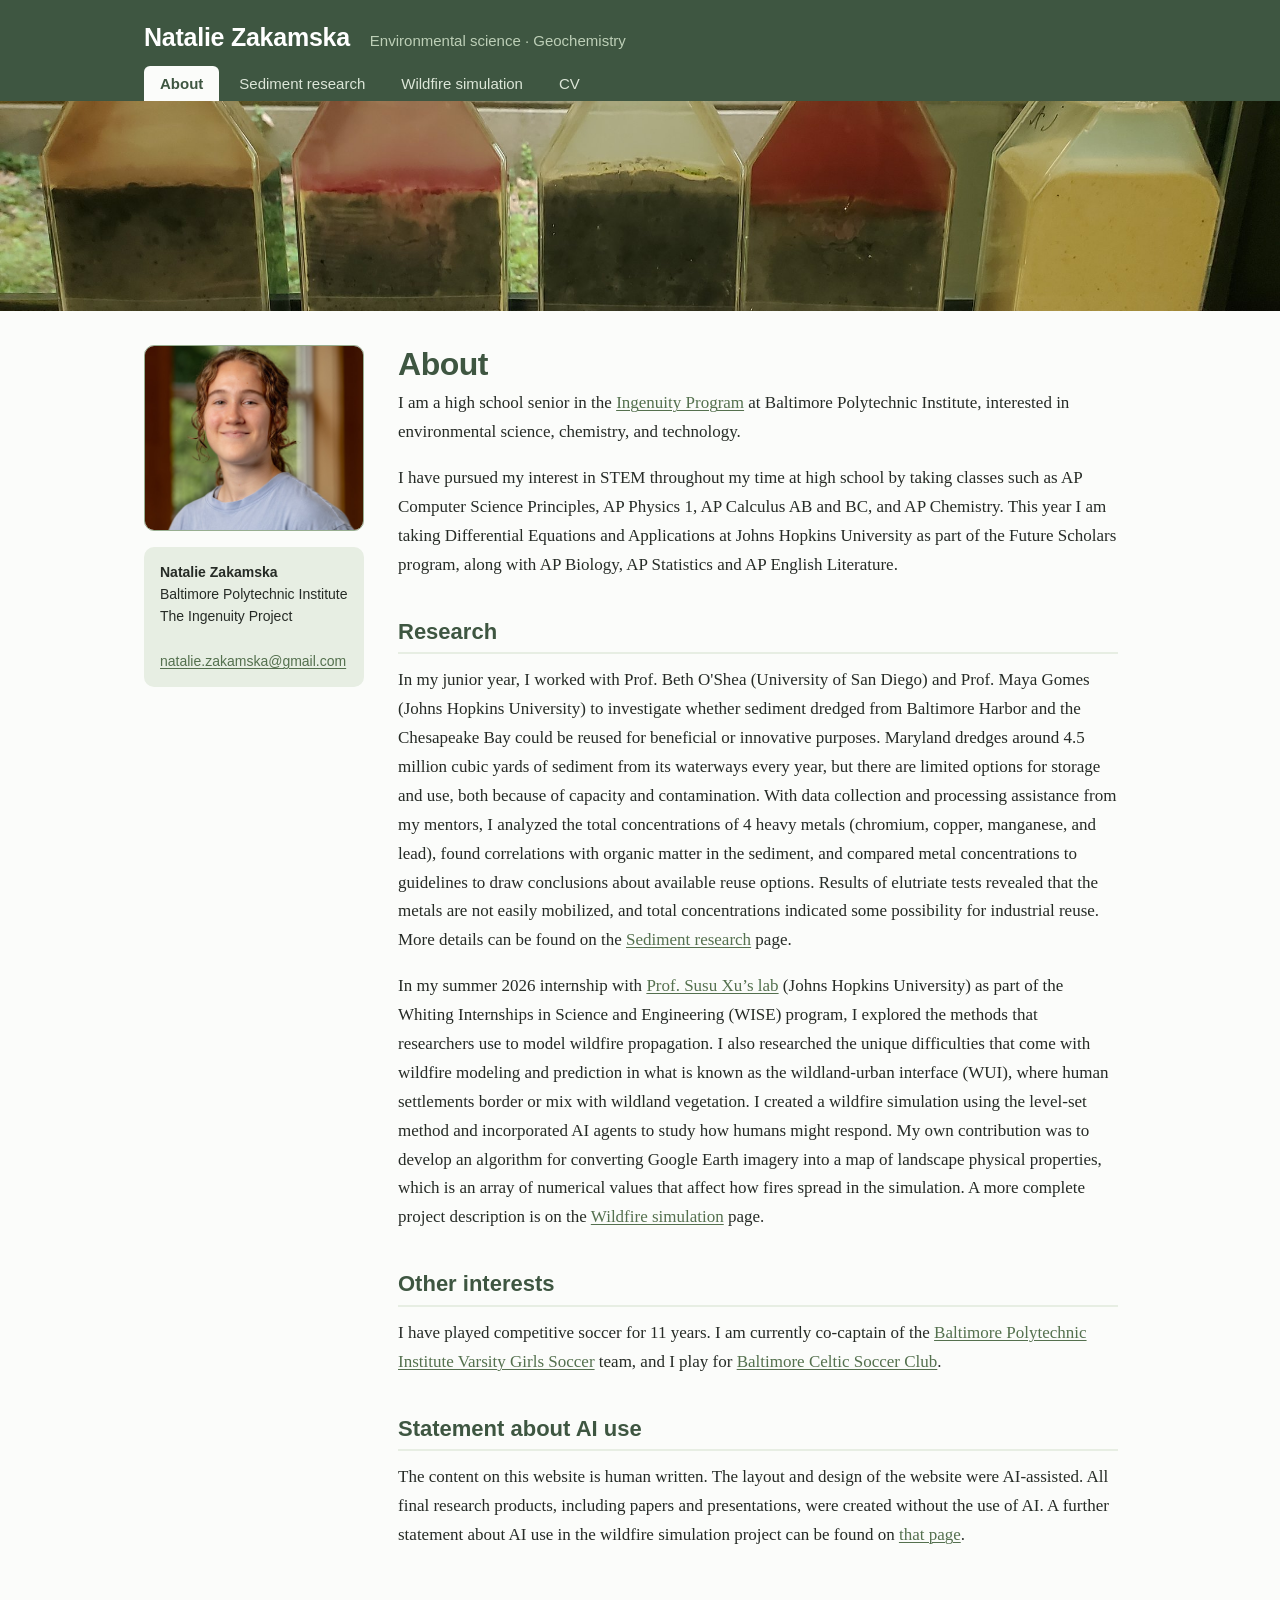
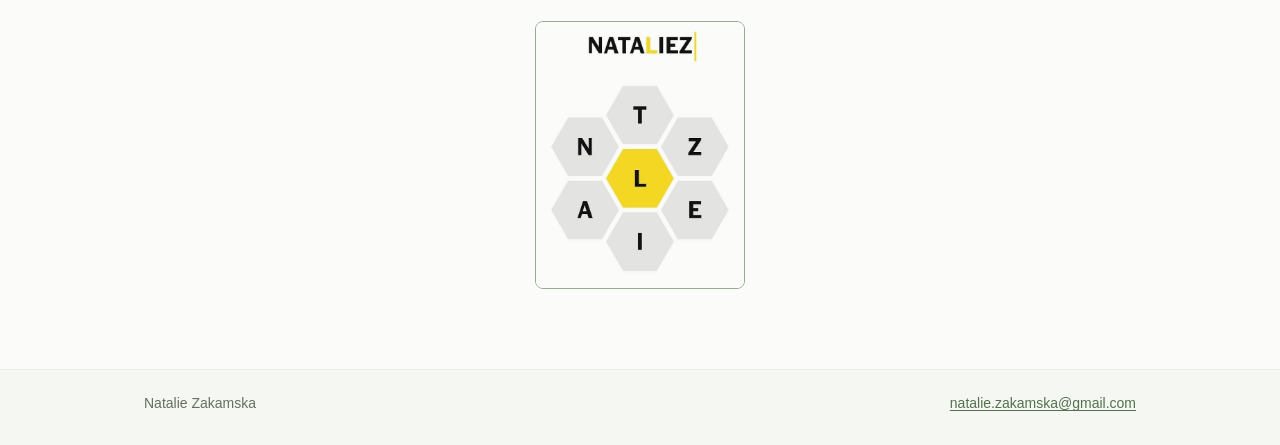
==== index.html @ a88d00cc "Add files via upload" ====
<!DOCTYPE html>
<html lang="en">
<head>
<meta charset="utf-8">
<meta name="viewport" content="width=device-width, initial-scale=1">
<title>Natalie Zakamska</title>
<meta name="description" content="Natalie Zakamska — high school senior in the Ingenuity Program at Baltimore Polytechnic Institute, interested in environmental science, chemistry, and technology.">
<link rel="icon" href="images/logo.jpg">
<link rel="stylesheet" href="css/style.css">
</head>
<body>

<header class="site-header">
  <div class="header-inner">
    <p class="site-title"><a href="index.html">Natalie Zakamska</a></p>
    <p class="site-tagline">Environmental science &middot; Geochemistry</p>
  </div>
  <nav>
    <ul>
      <li><a href="index.html" class="active">About</a></li>
      <li><a href="research-sediment.html">Sediment research</a></li>
      <li><a href="research-wildfire.html">Wildfire simulation</a></li>
      <li><a href="cv.html">CV</a></li>
    </ul>
  </nav>
</header>

<img class="banner" src="images/winogradsky-banner.jpg"
     alt="Five Winogradsky flasks on a windowsill, each showing coloured layers of sediment and water.">

<main>

  <div class="about-grid">

    <div>
      <img class="about-photo" src="images/headshot.jpg" alt="Portrait of Natalie Zakamska.">
      <div class="contact-card">
        <strong>Natalie Zakamska</strong><br>
        Baltimore Polytechnic Institute<br>
        The Ingenuity Project<br><br>
        <span class="email-link"></span><noscript>natalie.zakamska [at] gmail [dot] com</noscript>
      </div>
    </div>

    <div class="prose">
      <h1>About</h1>

      <p>I am a high school senior in the
      <a href="https://www.ingenuityproject.org/">Ingenuity Program</a> at Baltimore Polytechnic
      Institute, interested in environmental science, chemistry, and technology.</p>

      <p>I have pursued my interest in STEM throughout my time at high school by taking classes
      such as AP Computer Science Principles, AP Physics 1, AP Calculus AB and BC, and AP
      Chemistry. This year I am taking Differential Equations and Applications at Johns Hopkins
      University as part of the Future Scholars program, along with AP Biology, AP Statistics and
      AP English Literature.</p>

      <h2>Research</h2>

      <p>In my junior year, I worked with Prof. Beth O'Shea (University of San Diego) and
      Prof. Maya Gomes (Johns Hopkins University) to investigate whether sediment dredged from
      Baltimore Harbor and the Chesapeake Bay could be reused for beneficial or innovative
      purposes. Maryland dredges around 4.5 million cubic yards of sediment from its waterways
      every year, but there are limited options for storage and use, both because of capacity and
      contamination. With data collection and processing assistance from my mentors, I analyzed
      the total concentrations of 4 heavy metals (chromium, copper, manganese, and lead), found
      correlations with organic matter in the sediment, and compared metal concentrations to
      guidelines to draw conclusions about available reuse options. Results of elutriate tests
      revealed that the metals are not easily mobilized, and total concentrations indicated some
      possibility for industrial reuse. More details can be found on the
      <a href="research-sediment.html">Sediment research</a> page.</p>

      <p>In my summer 2026 internship with <a href="http://susu-xu.com/">Prof. Susu Xu&rsquo;s lab</a> (Johns Hopkins University) as
      part of the Whiting Internships in Science and Engineering (WISE) program, I explored the
      methods that researchers use to model wildfire propagation. I also researched the unique
      difficulties that come with wildfire modeling and prediction in what is known as the
      wildland-urban interface (WUI), where human settlements border or mix with wildland
      vegetation. I created a wildfire simulation using the level-set method and incorporated AI
      agents to study how humans might respond. My own contribution was to develop an algorithm
      for converting Google Earth imagery into a map of landscape physical properties, which is an
      array of numerical values that affect how fires spread in the simulation. A more complete
      project description is on the <a href="research-wildfire.html">Wildfire simulation</a>
      page.</p>

      <h2>Other interests</h2>

      <p>I have played competitive soccer for 11 years. I am currently co-captain of the
      <a href="https://www.instagram.com/bpigirlssoccer/">Baltimore Polytechnic Institute Varsity
      Girls Soccer</a> team, and I play for
      <a href="https://baltimoreceltic.com/">Baltimore Celtic Soccer Club</a>.</p>

      <h2>Statement about AI use</h2>

      <p>The content on this website is human written. The layout and design of the website were
      AI-assisted. All final research products, including papers and presentations, were created
      without the use of AI. A further statement about AI use in the wildfire simulation project
      can be found on <a href="research-wildfire.html">that page</a>.</p>

    </div>
  </div>

  <figure class="logo-mark">
    <img src="images/logo.jpg"
         alt="NATALIEZ logo: the letters N, T, Z, E, I, A arranged in grey hexagons around a yellow hexagon containing the letter L.">
  </figure>

</main>

<footer>
  <div class="footer-inner">
    <span>Natalie Zakamska</span>
    <span><span class="email-link"></span><noscript>natalie.zakamska [at] gmail [dot] com</noscript></span>
  </div>
</footer>

<script src="js/email.js"></script>
</body>
</html>
---- css/style.css ----
/* ============================================================
   Natalie C. Zakamska — site stylesheet
   ------------------------------------------------------------
   TO CHANGE THE COLOUR SCHEME: edit the variables in :root
   below. Everything on the site derives from them, so changing
   --sage and --sage-pale restyles the whole site at once.
   ============================================================ */

:root {
  /* --- palette: sage / pale green ------------------------- */
  --sage-deep:  #3E5641;   /* headings, nav background       */
  --sage:       #54704E;   /* links, accents                 */
  --sage-mid:   #97AE90;   /* rules, borders (decorative)    */
  --sage-soft:  #BDCFB7;   /* text on the dark header        */
  --sage-pale:  #E7EEE3;   /* section tints                  */
  --paper:      #FBFCFA;   /* page background                */
  --ink:        #262B26;   /* body text                      */
  --muted:      #67705F;   /* captions, secondary text       */
  --gold:       #8C6E17;   /* small accent (from the logo)   */

  /* --sage and --gold are set dark enough to clear the WCAG AA contrast
     threshold (4.5:1) for normal-size text against --paper, --sage-pale and
     the footer tint. If you lighten them, links become hard to read for
     anyone with reduced vision. --sage-mid is decorative only (borders and
     rules), so it is exempt. */

  /* --- type ---------------------------------------------- */
  --serif: "Iowan Old Style", "Palatino Linotype", Palatino, Georgia, serif;
  --sans: -apple-system, BlinkMacSystemFont, "Segoe UI", Helvetica, Arial, sans-serif;

  --measure: 720px;        /* comfortable reading width      */
}

* { box-sizing: border-box; }

html { scroll-behavior: smooth; }

body {
  margin: 0;
  background: var(--paper);
  color: var(--ink);
  font: 17px/1.7 var(--serif);
  -webkit-font-smoothing: antialiased;
}

/* ---------------- header and navigation ------------------ */

.site-header {
  background: var(--sage-deep);
  color: #fff;
  padding: 0;
}

.header-inner {
  max-width: 1040px;
  margin: 0 auto;
  padding: 22px 24px 0;
  display: flex;
  flex-wrap: wrap;
  align-items: baseline;
  gap: 8px 20px;
}

.site-title {
  font: 600 25px/1.2 var(--sans);
  letter-spacing: -0.01em;
  margin: 0;
  color: #fff;
}

.site-title a { color: inherit; text-decoration: none; }

/* The generic a:hover rule below turns links dark sage — which is also the
   header background, so without this the title would vanish on hover.
   Keep it white and show the affordance with an underline instead. */
.site-title a:hover,
.site-title a:focus {
  color: #fff;
  text-decoration: underline;
  text-decoration-thickness: 1px;
  text-underline-offset: 4px;
}

.site-tagline {
  font: 15px/1.4 var(--sans);
  color: var(--sage-soft);   /* not --sage-mid: too dim on the header */
  margin: 0;
}

nav {
  max-width: 1040px;
  margin: 0 auto;
  padding: 14px 24px 0;
}

nav ul {
  list-style: none;
  margin: 0;
  padding: 0;
  display: flex;
  flex-wrap: wrap;
  gap: 4px;
}

nav a {
  display: block;
  padding: 10px 16px;
  font: 500 15px/1 var(--sans);
  color: #DCE6D8;
  text-decoration: none;
  border-radius: 6px 6px 0 0;
  transition: background 0.15s, color 0.15s;
}

nav a:hover { background: rgba(255, 255, 255, 0.12); color: #fff; }

nav a.active {
  background: var(--paper);
  color: var(--sage-deep);
  font-weight: 600;
}

/* ---------------- banner --------------------------------- */

.banner {
  width: 100%;
  height: 210px;
  object-fit: cover;
  object-position: center 55%;
  display: block;
}

.banner-caption {
  max-width: 1040px;
  margin: 0 auto;
  padding: 6px 24px 0;
  font: italic 13px/1.5 var(--sans);
  color: var(--muted);
}

/* ---------------- layout --------------------------------- */

main {
  max-width: 1040px;
  margin: 0 auto;
  padding: 34px 24px 70px;
}

.prose { max-width: var(--measure); }

h1 {
  font: 600 32px/1.2 var(--sans);
  color: var(--sage-deep);
  margin: 0 0 6px;
  letter-spacing: -0.015em;
}

h2 {
  font: 600 22px/1.3 var(--sans);
  color: var(--sage-deep);
  margin: 38px 0 12px;
  padding-bottom: 6px;
  border-bottom: 2px solid var(--sage-pale);
}

h3 {
  font: 600 17px/1.4 var(--sans);
  color: var(--sage);
  margin: 26px 0 8px;
}

p { margin: 0 0 17px; }

a { color: var(--sage); text-decoration-thickness: 1px; text-underline-offset: 2px; }
a:hover { color: var(--sage-deep); }

.lede {
  font-size: 19px;
  color: var(--muted);
  margin-bottom: 26px;
}

/* ---------------- about page layout ---------------------- */

.about-grid {
  display: grid;
  grid-template-columns: 220px 1fr;
  gap: 34px;
  align-items: start;
}

.about-photo {
  width: 100%;
  border-radius: 10px;
  display: block;
  border: 1px solid var(--sage-mid);
}

.contact-card {
  margin-top: 16px;
  padding: 14px 16px;
  background: var(--sage-pale);
  border-radius: 10px;
  font: 14px/1.6 var(--sans);
}

.contact-card a { word-break: break-all; }

/* ---------------- figures -------------------------------- */

figure {
  margin: 28px 0;
  padding: 0;
}

figure img {
  display: block;
  width: 100%;
  height: auto;
  border-radius: 8px;
  border: 1px solid var(--sage-mid);
}

figcaption {
  font: 14px/1.55 var(--sans);
  color: var(--muted);
  margin-top: 9px;
}

figcaption b { color: var(--sage-deep); }

.fig-pair {
  display: grid;
  grid-template-columns: 1fr 1fr;
  gap: 20px;
  margin: 28px 0;
}

.fig-pair figure { margin: 0; }

.fig-narrow { max-width: var(--measure); }

/* ---------------- callouts and lists --------------------- */

.callout {
  background: var(--sage-pale);
  border-left: 4px solid var(--sage);
  border-radius: 0 8px 8px 0;
  padding: 14px 18px;
  margin: 24px 0;
  font: 15.5px/1.6 var(--sans);
}

.callout p:last-child { margin-bottom: 0; }

.todo {
  background: #FFF8E1;
  border-left: 4px solid var(--gold);
  border-radius: 0 8px 8px 0;
  padding: 14px 18px;
  margin: 24px 0;
  font: 15px/1.6 var(--sans);
  color: #6B5A16;
}

.todo p:last-child { margin-bottom: 0; }

ul.clean, ol.clean { padding-left: 22px; }
ul.clean li, ol.clean li { margin-bottom: 8px; }

.pill-row { display: flex; flex-wrap: wrap; gap: 8px; margin: 14px 0 22px; padding: 0; list-style: none; }

.pill {
  display: inline-block;
  padding: 5px 12px;
  background: var(--sage-pale);
  color: var(--sage-deep);
  border-radius: 999px;
  font: 500 13.5px/1.4 var(--sans);
}

/* ---------------- tables --------------------------------- */

.table-wrap { overflow-x: auto; margin: 22px 0; }

table {
  border-collapse: collapse;
  width: 100%;
  font: 15px/1.5 var(--sans);
}

th, td {
  text-align: left;
  padding: 9px 12px;
  border-bottom: 1px solid var(--sage-pale);
}

th {
  color: var(--sage-deep);
  font-weight: 600;
  border-bottom: 2px solid var(--sage-mid);
}

/* ---------------- CV ------------------------------------- */

.cv-header {
  display: grid;
  grid-template-columns: 1fr 210px;
  gap: 30px;
  align-items: start;
  margin-bottom: 8px;
}

.cv-header h1 { margin-top: 0; }

.cv-photo {
  width: 100%;
  height: auto;
  display: block;
  border-radius: 10px;
  border: 1px solid var(--sage-mid);
}

.cv-entry { margin-bottom: 22px; }
.cv-entry .when { font: 500 14px/1.4 var(--sans); color: var(--gold); }
.cv-entry .what { font: 600 16.5px/1.4 var(--sans); color: var(--ink); margin: 2px 0; }
.cv-entry .where { font: 14.5px/1.5 var(--sans); color: var(--muted); }

/* ---------------- logo mark ------------------------------ */

.logo-mark {
  margin: 54px auto 10px;
  text-align: center;
}

.logo-mark img {
  width: 210px;
  max-width: 60%;
  height: auto;
  display: block;
  margin: 0 auto;
  mix-blend-mode: multiply;   /* lets the white background disappear */
}

.logo-mark figcaption {
  text-align: center;
  margin-top: 4px;
}

/* ---------------- footer --------------------------------- */

footer {
  border-top: 1px solid var(--sage-pale);
  background: #F4F7F2;
}

.footer-inner {
  max-width: 1040px;
  margin: 0 auto;
  padding: 22px 24px 30px;
  font: 14px/1.6 var(--sans);
  color: var(--muted);
  display: flex;
  flex-wrap: wrap;
  justify-content: space-between;
  gap: 10px;
}

/* ---------------- responsive ----------------------------- */

@media (max-width: 720px) {
  body { font-size: 16.5px; }
  .about-grid { grid-template-columns: 1fr; gap: 22px; }
  .about-photo { max-width: 260px; }
  .cv-header { grid-template-columns: 1fr; gap: 20px; }
  .cv-photo { max-width: 240px; }
  .fig-pair { grid-template-columns: 1fr; }
  .banner { height: 150px; }
  h1 { font-size: 27px; }
  nav ul { gap: 2px; }
  nav a { padding: 9px 12px; font-size: 14px; }
}

/* ---------------- print ---------------------------------- */

@media print {
  .site-header, nav, footer, .banner, .banner-caption { display: none; }
  body { background: #fff; font-size: 11pt; }
  main { padding: 0; max-width: none; }
  figure, .callout, .cv-entry { break-inside: avoid; }
  a { color: inherit; text-decoration: none; }
}
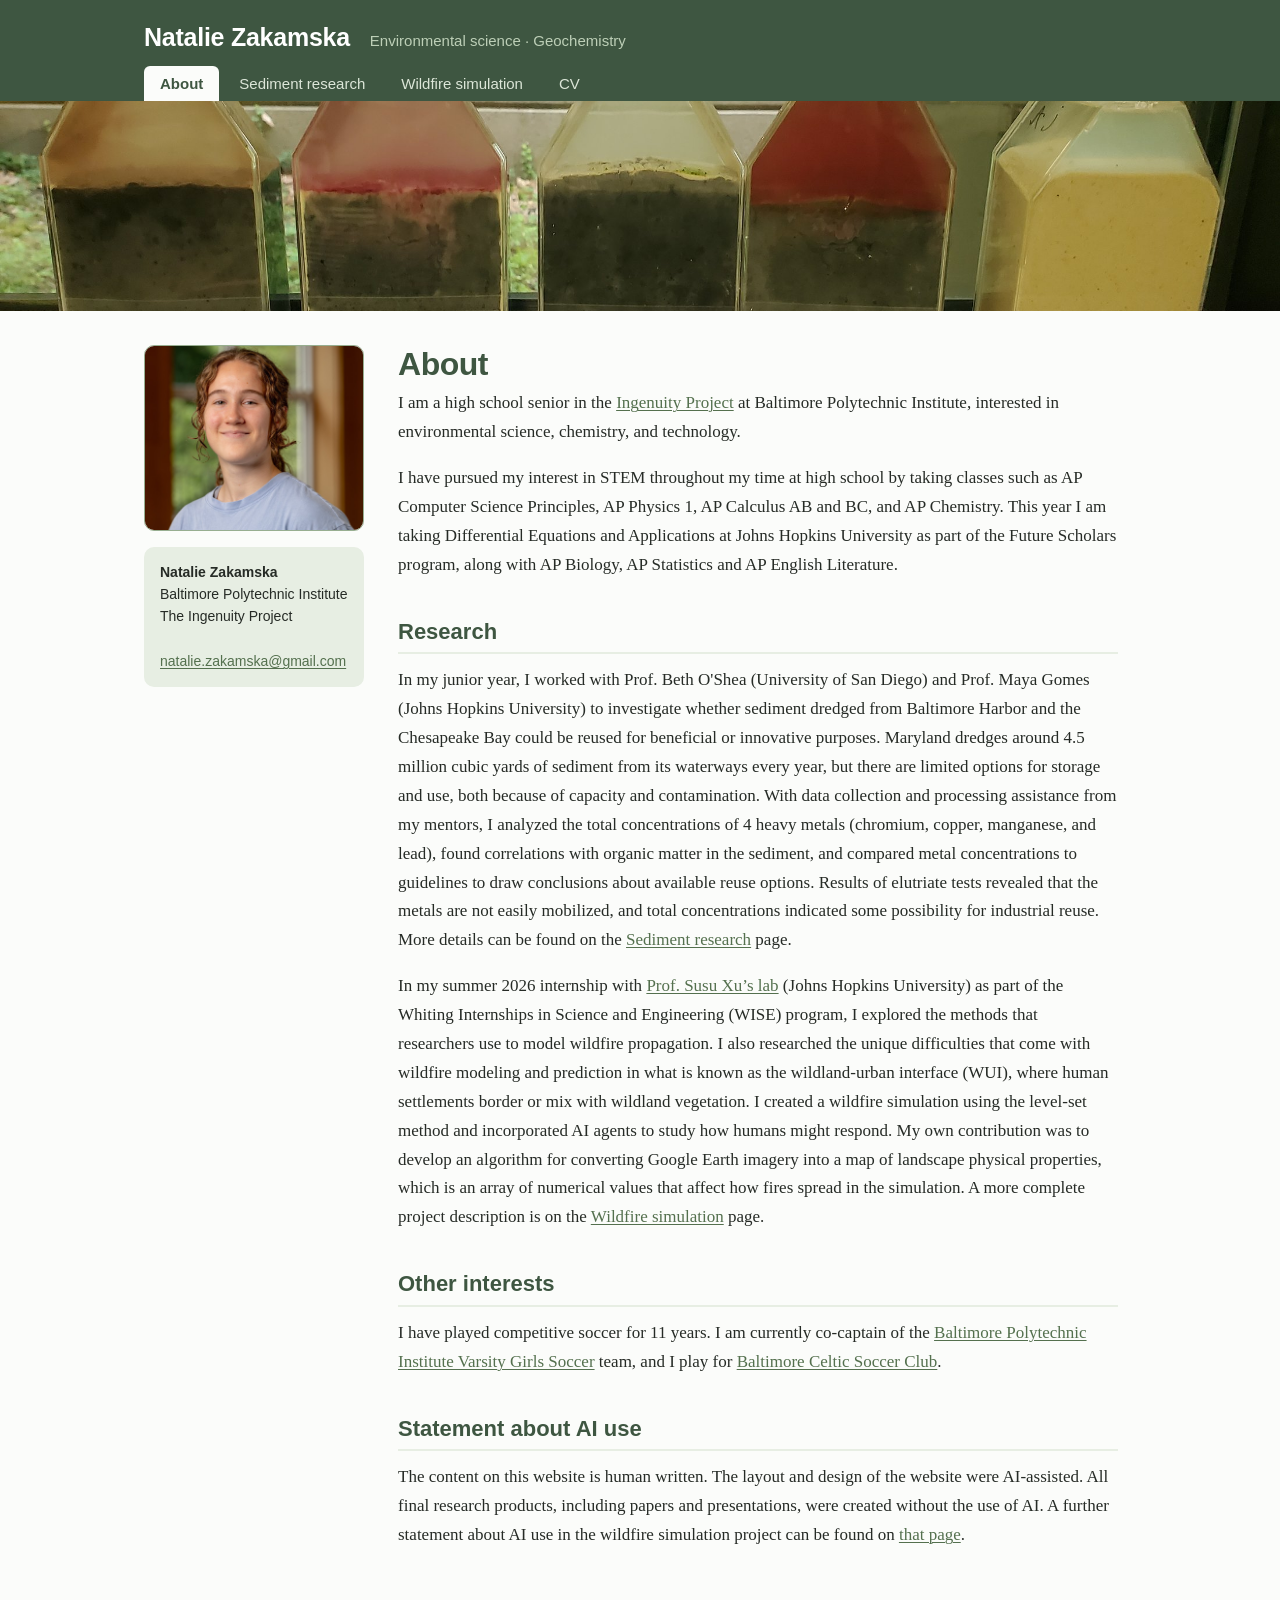
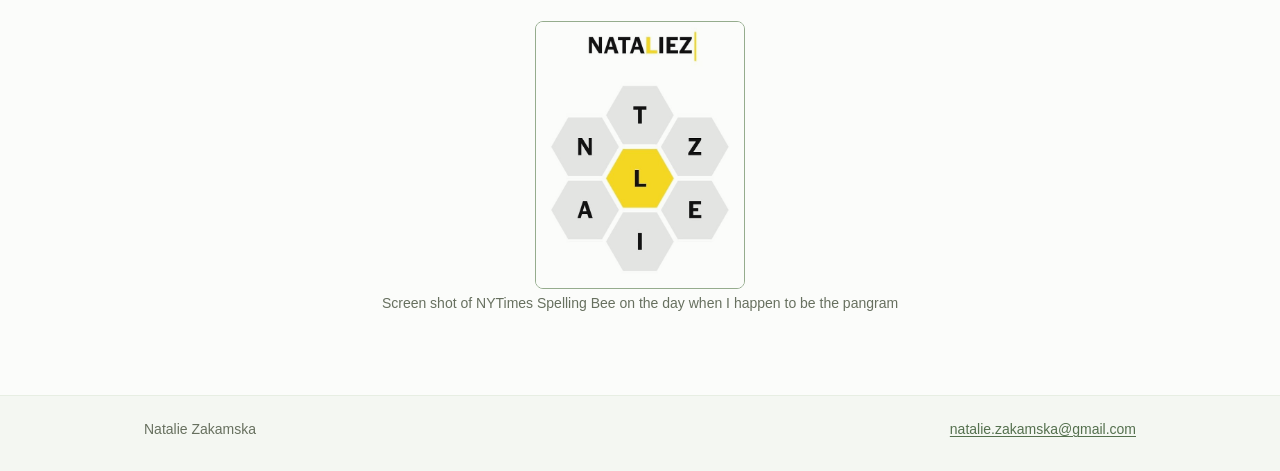
==== commit 37aa3d82: "Update index.html" ====
--- a/index.html
+++ b/index.html
@@ -46,7 +46,7 @@
       <h1>About</h1>
 
       <p>I am a high school senior in the
-      <a href="https://www.ingenuityproject.org/">Ingenuity Program</a> at Baltimore Polytechnic
+      <a href="https://www.ingenuityproject.org/">Ingenuity Project</a> at Baltimore Polytechnic
       Institute, interested in environmental science, chemistry, and technology.</p>
 
       <p>I have pursued my interest in STEM throughout my time at high school by taking classes
@@ -102,6 +102,7 @@
   <figure class="logo-mark">
     <img src="images/logo.jpg"
          alt="NATALIEZ logo: the letters N, T, Z, E, I, A arranged in grey hexagons around a yellow hexagon containing the letter L.">
+    <figcaption>Screen shot of NYTimes Spelling Bee on the day when I happen to be the pangram</figcaption>
   </figure>
 
 </main>
